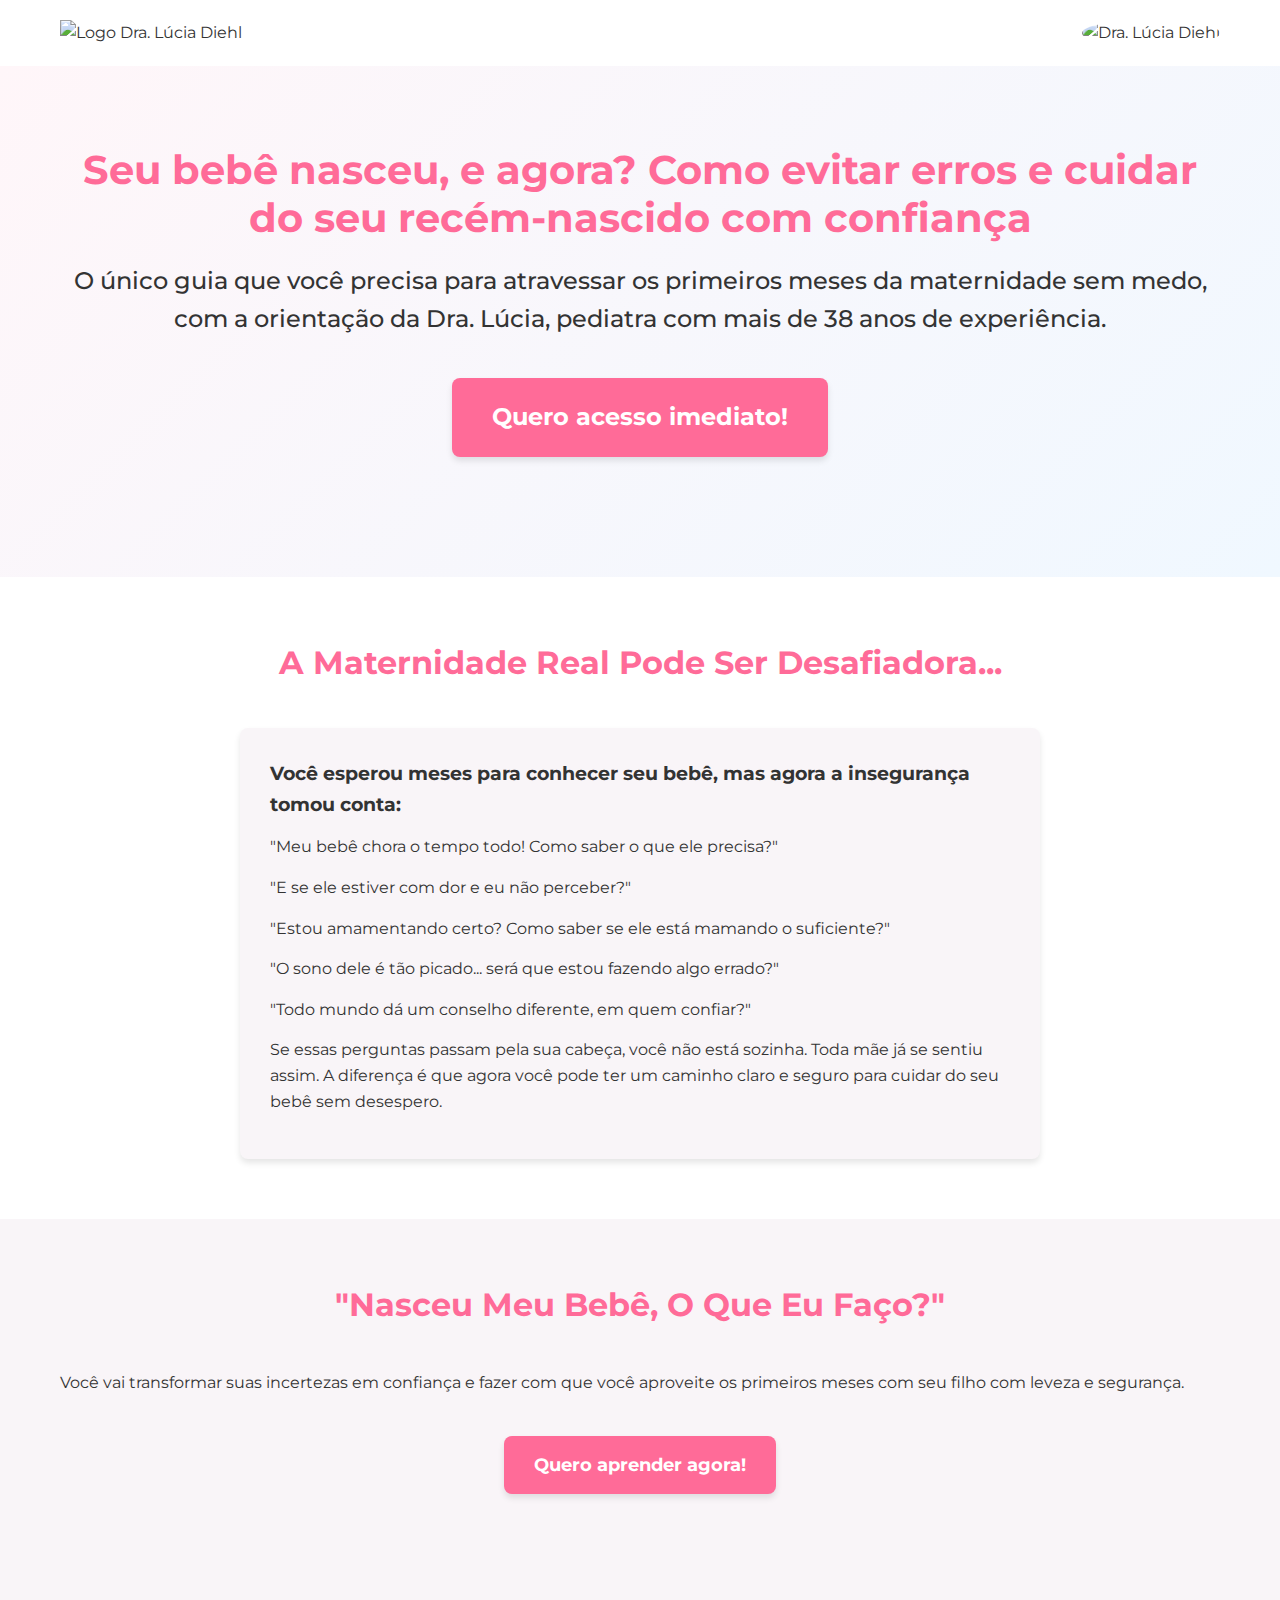
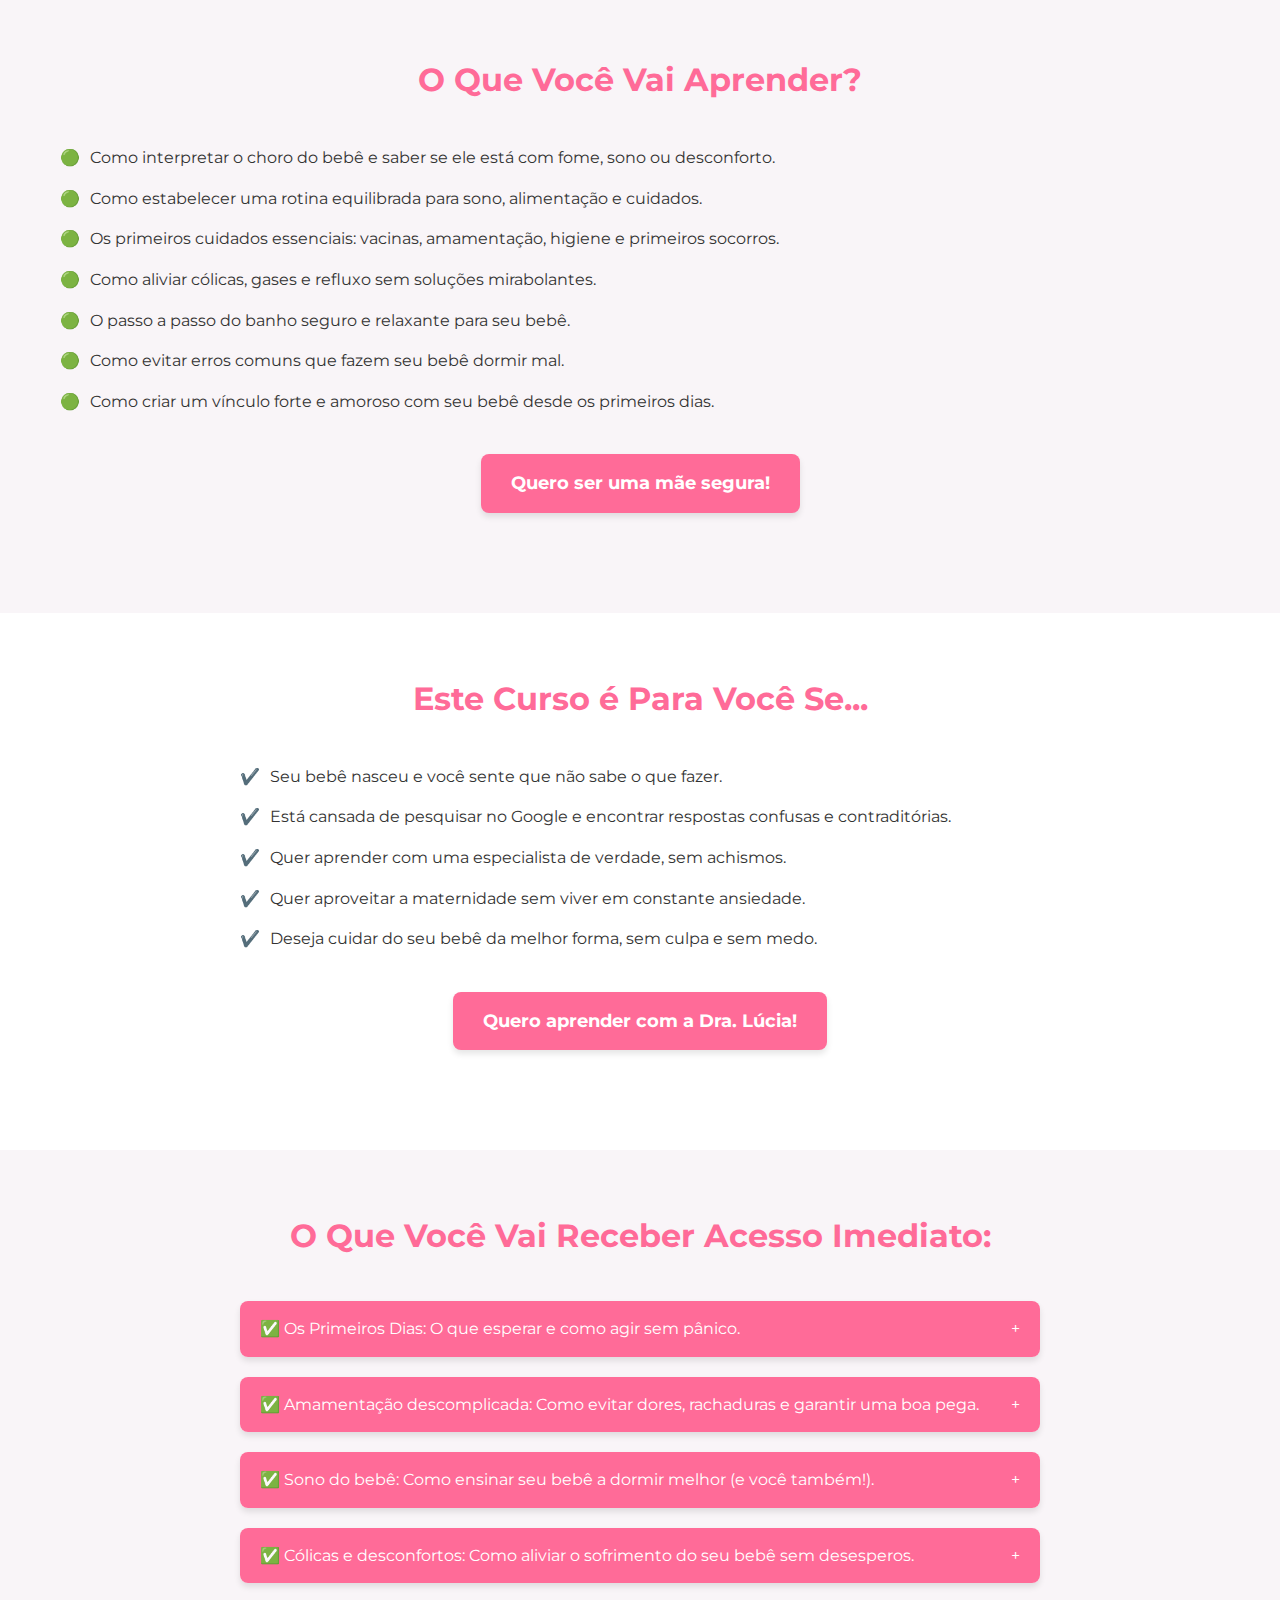
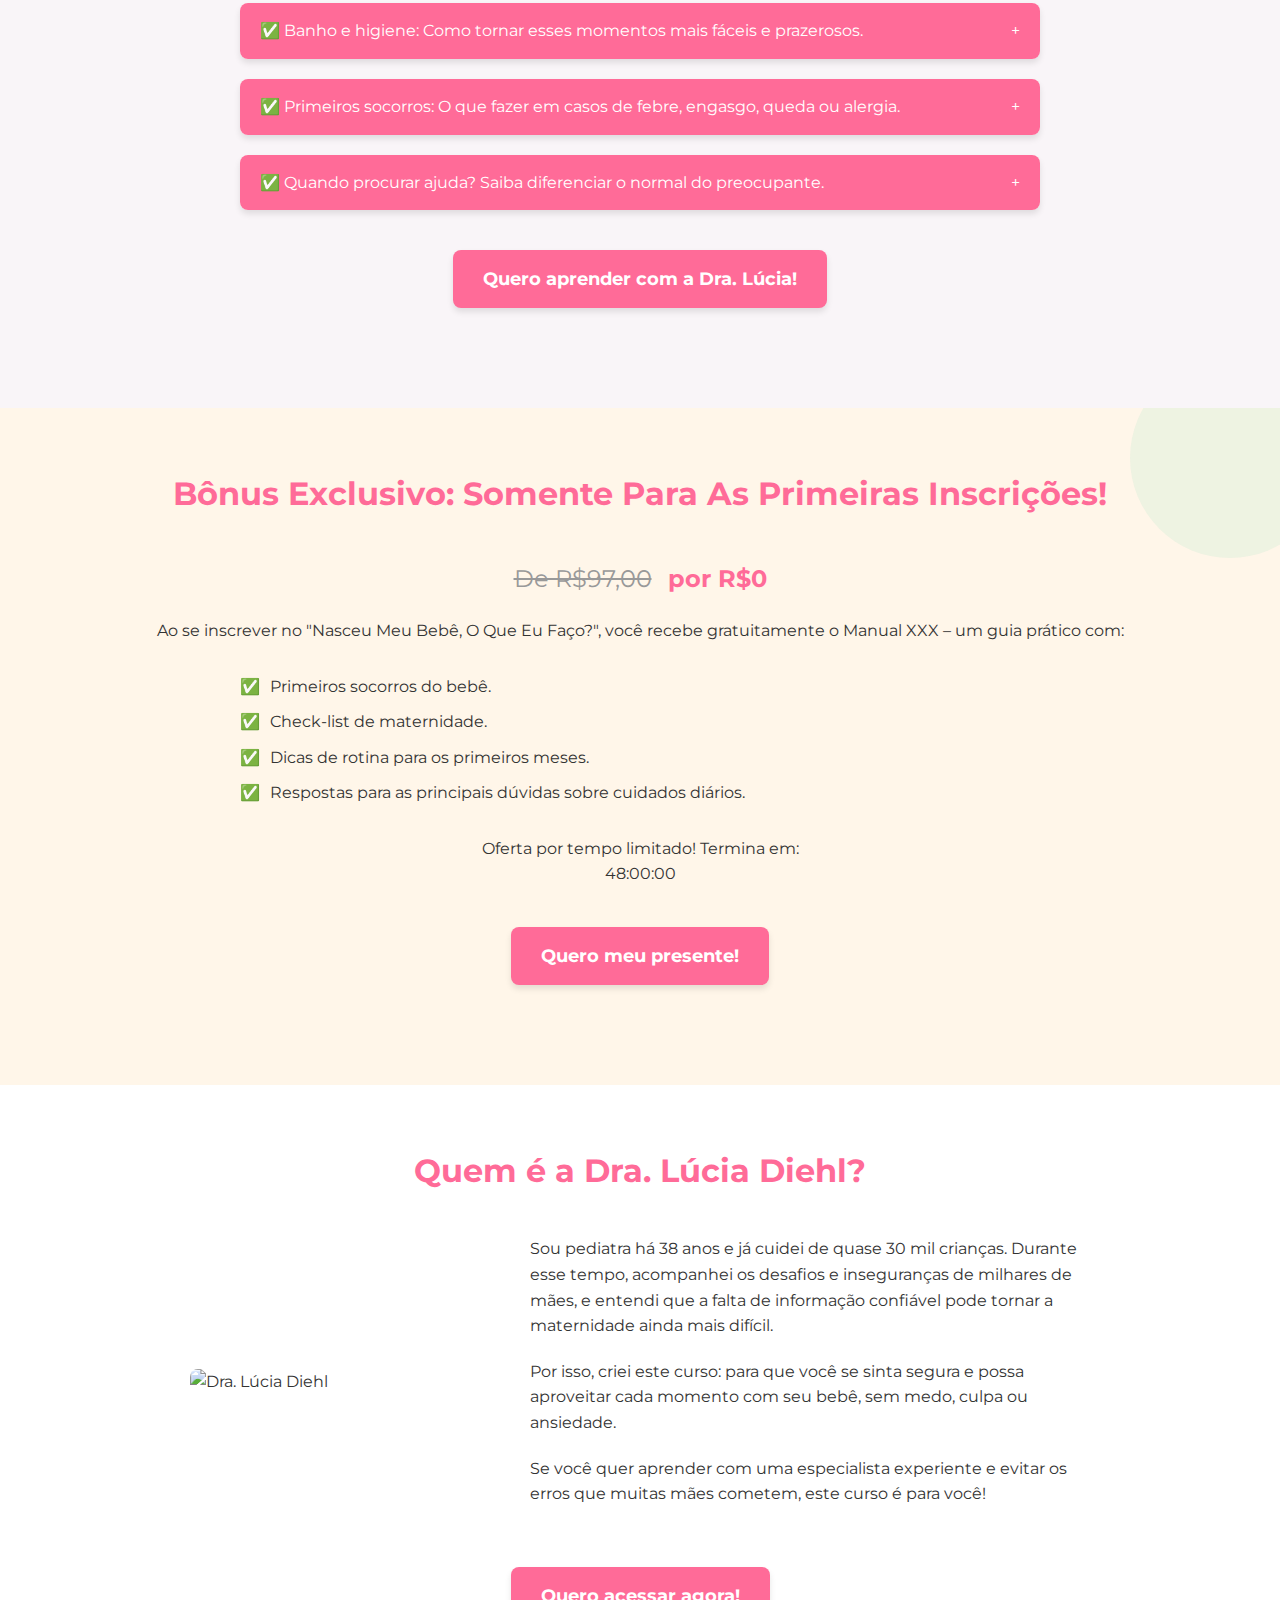
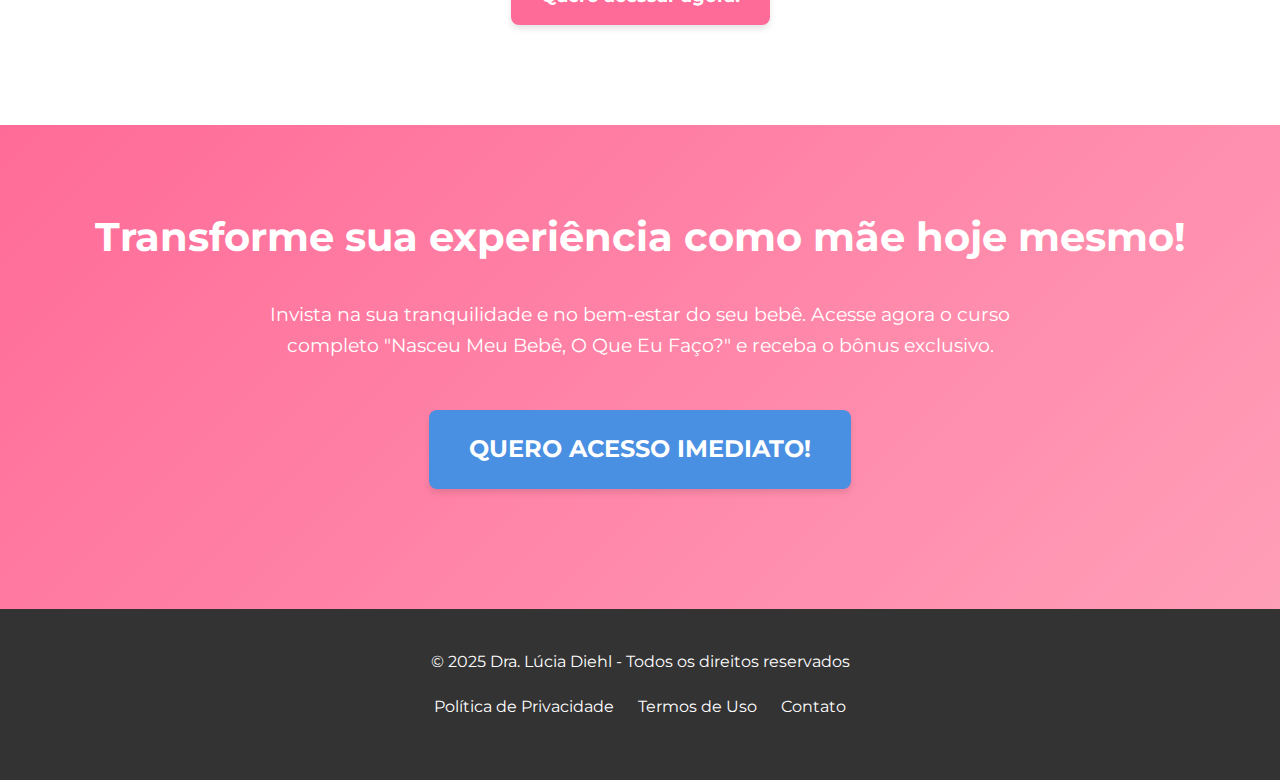
==== index.html @ 2a5b313d "Versão inicial da landing page do curso 'Nasceu Meu Bebê, O Que Eu Faço?'" ====
<!DOCTYPE html>
<html lang="pt-BR">
<head>
    <meta charset="UTF-8">
    <meta name="viewport" content="width=device-width, initial-scale=1.0">
    <title>Nasceu Meu Bebê, O Que Eu Faço? | Dra. Lúcia Diehl</title>
    <meta name="description" content="Aprenda a cuidar do seu recém-nascido com confiança e segurança. Curso online com a Dra. Lúcia Diehl, pediatra com mais de 38 anos de experiência.">
    
    <!-- Meta Pixel Code -->
    <script>
        !function(f,b,e,v,n,t,s)
        {if(f.fbq)return;n=f.fbq=function(){n.callMethod?
        n.callMethod.apply(n,arguments):n.queue.push(arguments)};
        if(!f._fbq)f._fbq=n;n.push=n;n.loaded=!0;n.version='2.0';
        n.queue=[];t=b.createElement(e);t.async=!0;
        t.src=v;s=b.getElementsByTagName(e)[0];
        s.parentNode.insertBefore(t,s)}(window, document,'script',
        'https://connect.facebook.net/en_US/fbevents.js');
        fbq('init', '327570987057259');
        fbq('track', 'PageView');
    </script>
    <noscript>
        <img height="1" width="1" style="display:none"
        src="https://www.facebook.com/tr?id=327570987057259&ev=PageView&noscript=1"/>
    </noscript>
    <!-- End Meta Pixel Code -->
    
    <!-- Fontes -->
    <link rel="preconnect" href="https://fonts.googleapis.com">
    <link rel="preconnect" href="https://fonts.gstatic.com" crossorigin>
    <link href="https://fonts.googleapis.com/css2?family=Montserrat:wght@400;500;600;700&display=swap" rel="stylesheet">
    
    <!-- CSS -->
    <link rel="stylesheet" href="assets/css/style.css">
    
    <!-- Favicon -->
    <link rel="shortcut icon" href="assets/images/favicon.ico" type="image/x-icon">
</head>
<body>
    <!-- Header -->
    <header>
        <div class="container header-content">
            <div class="logo-container">
                <img src="assets/images/logo.png" alt="Logo Dra. Lúcia Diehl" class="logo">
            </div>
            <div class="header-image-container">
                <img src="assets/images/dra-lucia.jpg" alt="Dra. Lúcia Diehl" class="header-image">
            </div>
        </div>
    </header>

    <!-- Hero Section -->
    <section class="hero">
        <div class="container">
            <h1 class="fade-in">Seu bebê nasceu, e agora? Como evitar erros e cuidar do seu recém-nascido com confiança</h1>
            <h2 class="fade-in delay-1">O único guia que você precisa para atravessar os primeiros meses da maternidade sem medo, com a orientação da Dra. Lúcia, pediatra com mais de 38 anos de experiência.</h2>
            <div class="btn-container">
                <a href="#pricing" class="btn btn-large btn-highlight fade-in delay-2" onclick="fbq('track', 'InitiateCheckout');">Quero acesso imediato!</a>
            </div>
        </div>
    </section>

    <!-- Challenges Section -->
    <section class="challenges" id="challenges">
        <div class="container">
            <h2 class="section-title">A Maternidade Real Pode Ser Desafiadora...</h2>
            <div class="challenges-content fade-in">
                <p>Você esperou meses para conhecer seu bebê, mas agora a insegurança tomou conta:</p>
                <p>"Meu bebê chora o tempo todo! Como saber o que ele precisa?"</p>
                <p>"E se ele estiver com dor e eu não perceber?"</p>
                <p>"Estou amamentando certo? Como saber se ele está mamando o suficiente?"</p>
                <p>"O sono dele é tão picado... será que estou fazendo algo errado?"</p>
                <p>"Todo mundo dá um conselho diferente, em quem confiar?"</p>
                <p>Se essas perguntas passam pela sua cabeça, você não está sozinha. Toda mãe já se sentiu assim. A diferença é que agora você pode ter um caminho claro e seguro para cuidar do seu bebê sem desespero.</p>
            </div>
        </div>
    </section>

    <!-- Solution Section -->
    <section class="solution" id="solution">
        <div class="container">
            <h2 class="section-title">"Nasceu Meu Bebê, O Que Eu Faço?"</h2>
            <p class="text-center fade-in">Você vai transformar suas incertezas em confiança e fazer com que você aproveite os primeiros meses com seu filho com leveza e segurança.</p>
            <div class="btn-container">
                <a href="#pricing" class="btn btn-highlight fade-in" onclick="fbq('track', 'InitiateCheckout');">Quero aprender agora!</a>
            </div>
        </div>
    </section>

    <!-- Benefits Section -->
    <section class="benefits" id="benefits">
        <div class="container">
            <h2 class="section-title">O Que Você Vai Aprender?</h2>
            <ul class="benefits-list fade-in">
                <li>Como interpretar o choro do bebê e saber se ele está com fome, sono ou desconforto.</li>
                <li>Como estabelecer uma rotina equilibrada para sono, alimentação e cuidados.</li>
                <li>Os primeiros cuidados essenciais: vacinas, amamentação, higiene e primeiros socorros.</li>
                <li>Como aliviar cólicas, gases e refluxo sem soluções mirabolantes.</li>
                <li>O passo a passo do banho seguro e relaxante para seu bebê.</li>
                <li>Como evitar erros comuns que fazem seu bebê dormir mal.</li>
                <li>Como criar um vínculo forte e amoroso com seu bebê desde os primeiros dias.</li>
            </ul>
            <div class="btn-container">
                <a href="#pricing" class="btn fade-in" onclick="fbq('track', 'InitiateCheckout');">Quero ser uma mãe segura!</a>
            </div>
        </div>
    </section>

    <!-- For Who Section -->
    <section class="for-who" id="for-who">
        <div class="container">
            <h2 class="section-title">Este Curso é Para Você Se...</h2>
            <ul class="for-who-list fade-in">
                <li>Seu bebê nasceu e você sente que não sabe o que fazer.</li>
                <li>Está cansada de pesquisar no Google e encontrar respostas confusas e contraditórias.</li>
                <li>Quer aprender com uma especialista de verdade, sem achismos.</li>
                <li>Quer aproveitar a maternidade sem viver em constante ansiedade.</li>
                <li>Deseja cuidar do seu bebê da melhor forma, sem culpa e sem medo.</li>
            </ul>
            <div class="btn-container">
                <a href="#pricing" class="btn fade-in" onclick="fbq('track', 'InitiateCheckout');">Quero aprender com a Dra. Lúcia!</a>
            </div>
        </div>
    </section>

    <!-- Course Content Section -->
    <section class="course-content" id="content">
        <div class="container">
            <h2 class="section-title">O Que Você Vai Receber Acesso Imediato:</h2>
            <ul class="content-list fade-in">
                <li class="content-item">
                    <div class="content-header">
                        <span>✅ Os Primeiros Dias: O que esperar e como agir sem pânico.</span>
                        <span class="toggle-icon">+</span>
                    </div>
                    <div class="content-body">
                        <p>Neste módulo, você vai aprender tudo sobre os primeiros dias com seu bebê em casa. Vamos abordar as mudanças físicas normais do recém-nascido, como lidar com as primeiras noites, quando se preocupar e quando relaxar. Você terá um guia completo para navegar com segurança nesta fase de adaptação.</p>
                    </div>
                </li>
                <li class="content-item">
                    <div class="content-header">
                        <span>✅ Amamentação descomplicada: Como evitar dores, rachaduras e garantir uma boa pega.</span>
                        <span class="toggle-icon">+</span>
                    </div>
                    <div class="content-body">
                        <p>A amamentação é um dos maiores desafios para muitas mães. Neste módulo, você vai aprender técnicas práticas para uma amamentação sem dor, como identificar se seu bebê está mamando o suficiente, como aumentar sua produção de leite naturalmente e como lidar com os desafios mais comuns.</p>
                    </div>
                </li>
                <li class="content-item">
                    <div class="content-header">
                        <span>✅ Sono do bebê: Como ensinar seu bebê a dormir melhor (e você também!).</span>
                        <span class="toggle-icon">+</span>
                    </div>
                    <div class="content-body">
                        <p>O sono é fundamental tanto para o bebê quanto para os pais. Aqui você vai aprender a criar uma rotina de sono saudável desde o início, entender os ciclos de sono do recém-nascido, técnicas para acalmar o bebê e estratégias para lidar com as noites interrompidas sem comprometer sua saúde mental.</p>
                    </div>
                </li>
                <li class="content-item">
                    <div class="content-header">
                        <span>✅ Cólicas e desconfortos: Como aliviar o sofrimento do seu bebê sem desesperos.</span>
                        <span class="toggle-icon">+</span>
                    </div>
                    <div class="content-body">
                        <p>As cólicas podem transformar dias tranquilos em momentos de desespero. Neste módulo, você vai aprender a identificar as causas das cólicas, técnicas eficazes de alívio, exercícios para ajudar na eliminação de gases e quando é necessário buscar ajuda médica.</p>
                    </div>
                </li>
                <li class="content-item">
                    <div class="content-header">
                        <span>✅ Banho e higiene: Como tornar esses momentos mais fáceis e prazerosos.</span>
                        <span class="toggle-icon">+</span>
                    </div>
                    <div class="content-body">
                        <p>O banho pode ser um momento de conexão ou de estresse. Aqui você vai aprender o passo a passo para dar banho com segurança, cuidados com o umbigo, como limpar as dobrinhas, cuidados com a pele sensível e como transformar o banho em um momento de vínculo e relaxamento.</p>
                    </div>
                </li>
                <li class="content-item">
                    <div class="content-header">
                        <span>✅ Primeiros socorros: O que fazer em casos de febre, engasgo, queda ou alergia.</span>
                        <span class="toggle-icon">+</span>
                    </div>
                    <div class="content-body">
                        <p>Estar preparada para emergências é fundamental. Neste módulo, você vai aprender a identificar sinais de febre e como agir, técnicas de desengasgo, o que fazer em caso de quedas, como identificar reações alérgicas e um guia completo de primeiros socorros para bebês.</p>
                    </div>
                </li>
                <li class="content-item">
                    <div class="content-header">
                        <span>✅ Quando procurar ajuda? Saiba diferenciar o normal do preocupante.</span>
                        <span class="toggle-icon">+</span>
                    </div>
                    <div class="content-body">
                        <p>Saber quando se preocupar é tão importante quanto saber quando relaxar. Neste módulo, você vai aprender a identificar sinais de alerta, quando é necessário buscar atendimento médico imediato, como diferenciar sintomas comuns de problemas sérios e como se comunicar efetivamente com o pediatra.</p>
                    </div>
                </li>
            </ul>
            <div class="btn-container">
                <a href="#pricing" class="btn fade-in" onclick="fbq('track', 'InitiateCheckout');">Quero aprender com a Dra. Lúcia!</a>
            </div>
        </div>
    </section>

    <!-- Bonus Section -->
    <section class="bonus" id="bonus">
        <div class="container">
            <h2 class="section-title">Bônus Exclusivo: Somente Para As Primeiras Inscrições!</h2>
            <div class="bonus-content fade-in">
                <div class="bonus-price">
                    <span class="original-price">De R$97,00</span>
                    <span class="new-price">por R$0</span>
                </div>
                <p>Ao se inscrever no "Nasceu Meu Bebê, O Que Eu Faço?", você recebe gratuitamente o Manual XXX – um guia prático com:</p>
                <ul class="bonus-list">
                    <li>Primeiros socorros do bebê.</li>
                    <li>Check-list de maternidade.</li>
                    <li>Dicas de rotina para os primeiros meses.</li>
                    <li>Respostas para as principais dúvidas sobre cuidados diários.</li>
                </ul>
                <p>Oferta por tempo limitado! Termina em:</p>
                <div id="countdown" class="countdown">48:00:00</div>
                <div class="btn-container">
                    <a href="#pricing" class="btn btn-highlight fade-in" onclick="fbq('track', 'InitiateCheckout');">Quero meu presente!</a>
                </div>
            </div>
        </div>
    </section>

    <!-- About Section -->
    <section class="about" id="about">
        <div class="container">
            <h2 class="section-title">Quem é a Dra. Lúcia Diehl?</h2>
            <div class="about-content fade-in">
                <div class="about-image">
                    <img src="assets/images/dra-lucia-full.jpg" alt="Dra. Lúcia Diehl">
                </div>
                <div class="about-text">
                    <p>Sou pediatra há 38 anos e já cuidei de quase 30 mil crianças. Durante esse tempo, acompanhei os desafios e inseguranças de milhares de mães, e entendi que a falta de informação confiável pode tornar a maternidade ainda mais difícil.</p>
                    <p>Por isso, criei este curso: para que você se sinta segura e possa aproveitar cada momento com seu bebê, sem medo, culpa ou ansiedade.</p>
                    <p>Se você quer aprender com uma especialista experiente e evitar os erros que muitas mães cometem, este curso é para você!</p>
                </div>
            </div>
            <div class="btn-container">
                <a href="#pricing" class="btn fade-in" onclick="fbq('track', 'InitiateCheckout');">Quero acessar agora!</a>
            </div>
        </div>
    </section>

    <!-- Pricing/CTA Section -->
    <section class="cta" id="pricing">
        <div class="container">
            <h2 class="fade-in">Transforme sua experiência como mãe hoje mesmo!</h2>
            <p class="fade-in delay-1">Invista na sua tranquilidade e no bem-estar do seu bebê. Acesse agora o curso completo "Nasceu Meu Bebê, O Que Eu Faço?" e receba o bônus exclusivo.</p>
            <div class="btn-container">
                <a href="https://pay.hotmart.com/B98552975G?src=metaads&sck=landing_page" class="btn btn-secondary btn-large btn-highlight fade-in delay-2" onclick="fbq('track', 'InitiateCheckout');">QUERO ACESSO IMEDIATO!</a>
            </div>
        </div>
    </section>

    <!-- Footer -->
    <footer>
        <div class="container">
            <div class="footer-content">
                <p>&copy; 2025 Dra. Lúcia Diehl - Todos os direitos reservados</p>
                <div class="footer-links">
                    <a href="politica-de-privacidade.html">Política de Privacidade</a>
                    <a href="termos-de-uso.html">Termos de Uso</a>
                    <a href="#">Contato</a>
                </div>
            </div>
        </div>
    </footer>

    <!-- Back to Top Button -->
    <button id="back-to-top" style="display: none; position: fixed; bottom: 20px; right: 20px; z-index: 99; background-color: var(--primary-color); color: white; border: none; border-radius: 50%; width: 50px; height: 50px; font-size: 24px; cursor: pointer;">↑</button>

    <!-- Sticky CTA for Mobile -->
    <div class="sticky-cta" id="sticky-cta">
        <a href="https://pay.hotmart.com/B98552975G?src=metaads&sck=landing_page_mobile" class="btn btn-highlight" onclick="fbq('track', 'InitiateCheckout');">QUERO GARANTIR MINHA VAGA!</a>
    </div>

    <!-- Scripts -->
    <script src="assets/js/main.js"></script>
</body>
</html>
---- assets/css/style.css ----
/* Estilos para a Landing Page do Curso "Nasceu Meu Bebê, O Que Eu Faço?" */

:root {
  --primary-color: #ff6b98;
  --secondary-color: #4a90e2;
  --accent-color: #5cd6a9;
  --text-color: #333333;
  --light-bg: #f9f5f8;
  --white: #ffffff;
  --shadow: 0 4px 6px rgba(0, 0, 0, 0.1);
  --border-radius: 8px;
}

* {
  margin: 0;
  padding: 0;
  box-sizing: border-box;
}

body {
  font-family: 'Montserrat', sans-serif;
  color: var(--text-color);
  line-height: 1.6;
  background-color: var(--light-bg);
}

.container {
  max-width: 1200px;
  margin: 0 auto;
  padding: 0 20px;
}

/* Header */
header {
  background-color: var(--white);
  box-shadow: var(--shadow);
  padding: 20px 0;
}

.header-content {
  display: flex;
  justify-content: space-between;
  align-items: center;
}

.logo {
  max-width: 200px;
}

.header-image {
  max-width: 300px;
  border-radius: 50%;
}

/* Hero Section */
.hero {
  padding: 80px 0;
  background: linear-gradient(135deg, #fff6f9 0%, #f0f8ff 100%);
  text-align: center;
}

.hero h1 {
  font-size: 2.5rem;
  margin-bottom: 20px;
  color: var(--primary-color);
  line-height: 1.2;
}

.hero h2 {
  font-size: 1.5rem;
  margin-bottom: 30px;
  font-weight: 500;
}

/* Buttons */
.btn {
  display: inline-block;
  padding: 15px 30px;
  background-color: var(--primary-color);
  color: var(--white);
  text-decoration: none;
  border-radius: var(--border-radius);
  font-weight: 700;
  font-size: 1.1rem;
  transition: all 0.3s ease;
  text-align: center;
  box-shadow: var(--shadow);
  border: none;
  cursor: pointer;
  min-width: 250px;
  margin: 10px auto;
}

.btn:hover {
  transform: translateY(-3px);
  box-shadow: 0 6px 12px rgba(0, 0, 0, 0.15);
  background-color: #ff5288;
}

.btn-secondary {
  background-color: var(--secondary-color);
}

.btn-secondary:hover {
  background-color: #3a80d2;
}

.btn-large {
  font-size: 1.5rem;
  padding: 20px 40px;
  min-width: 300px;
}

.btn-container {
  text-align: center;
  margin: 30px 0;
  width: 100%;
}

.btn-highlight {
  animation: pulse 2s infinite;
}

@keyframes pulse {
  0% {
    transform: scale(1);
    box-shadow: 0 4px 6px rgba(0, 0, 0, 0.1);
  }
  50% {
    transform: scale(1.05);
    box-shadow: 0 8px 15px rgba(0, 0, 0, 0.2);
  }
  100% {
    transform: scale(1);
    box-shadow: 0 4px 6px rgba(0, 0, 0, 0.1);
  }
}

/* Sections */
section {
  padding: 60px 0;
}

.section-title {
  text-align: center;
  margin-bottom: 40px;
  font-size: 2rem;
  color: var(--primary-color);
}

.challenges {
  background-color: var(--white);
}

.challenges-content {
  max-width: 800px;
  margin: 0 auto;
  padding: 30px;
  background-color: var(--light-bg);
  border-radius: var(--border-radius);
  box-shadow: var(--shadow);
}

.challenges-content p {
  margin-bottom: 15px;
}

.challenges-content p:first-of-type {
  font-weight: 700;
  font-size: 1.2rem;
}

/* Features */
.features-grid {
  display: grid;
  grid-template-columns: repeat(auto-fit, minmax(300px, 1fr));
  gap: 30px;
  margin-top: 40px;
}

.feature-item {
  background-color: var(--white);
  padding: 30px;
  border-radius: var(--border-radius);
  box-shadow: var(--shadow);
  transition: transform 0.3s ease;
}

.feature-item:hover {
  transform: translateY(-5px);
}

.feature-icon {
  color: var(--primary-color);
  font-size: 2.5rem;
  margin-bottom: 15px;
}

.feature-title {
  font-size: 1.3rem;
  margin-bottom: 15px;
  color: var(--primary-color);
}

/* Benefits */
.benefits {
  background-color: var(--light-bg);
}

.benefits-list {
  list-style-type: none;
}

.benefits-list li {
  margin-bottom: 15px;
  padding-left: 30px;
  position: relative;
}

.benefits-list li::before {
  content: "🟢";
  position: absolute;
  left: 0;
  color: var(--accent-color);
}

/* For Who */
.for-who {
  background-color: var(--white);
}

.for-who-list {
  list-style-type: none;
  max-width: 800px;
  margin: 0 auto;
}

.for-who-list li {
  margin-bottom: 15px;
  padding-left: 30px;
  position: relative;
}

.for-who-list li::before {
  content: "✔️";
  position: absolute;
  left: 0;
}

/* Course Content */
.course-content {
  background-color: var(--light-bg);
}

.content-list {
  list-style-type: none;
  max-width: 800px;
  margin: 0 auto;
}

.content-item {
  background-color: var(--white);
  margin-bottom: 20px;
  border-radius: var(--border-radius);
  overflow: hidden;
  box-shadow: var(--shadow);
}

.content-header {
  padding: 15px 20px;
  background-color: var(--primary-color);
  color: var(--white);
  cursor: pointer;
  display: flex;
  justify-content: space-between;
  align-items: center;
}

.content-body {
  padding: 20px;
  display: none;
}

.content-body.active {
  display: block;
}

/* Bonus */
.bonus {
  background-color: #fff6e9;
  position: relative;
  overflow: hidden;
}

.bonus::before {
  content: "";
  position: absolute;
  top: -50px;
  right: -50px;
  width: 200px;
  height: 200px;
  background-color: var(--accent-color);
  opacity: 0.1;
  border-radius: 50%;
  z-index: 0;
}

.bonus-content {
  position: relative;
  z-index: 1;
  text-align: center;
}

.bonus-price {
  font-size: 1.5rem;
  margin: 20px 0;
}

.original-price {
  text-decoration: line-through;
  color: #999;
  margin-right: 10px;
}

.new-price {
  color: var(--primary-color);
  font-weight: 700;
}

.bonus-list {
  list-style-type: none;
  max-width: 800px;
  margin: 30px auto;
  text-align: left;
}

.bonus-list li {
  margin-bottom: 10px;
  padding-left: 30px;
  position: relative;
}

.bonus-list li::before {
  content: "✅";
  position: absolute;
  left: 0;
}

/* About */
.about {
  background-color: var(--white);
}

.about-content {
  display: flex;
  align-items: center;
  gap: 40px;
  max-width: 900px;
  margin: 0 auto;
}

.about-image {
  flex: 0 0 300px;
  border-radius: var(--border-radius);
  overflow: hidden;
}

.about-image img {
  width: 100%;
  height: auto;
  display: block;
}

.about-text {
  flex: 1;
}

.about-text p {
  margin-bottom: 20px;
}

/* CTA Section */
.cta {
  background: linear-gradient(135deg, #ff6b98 0%, #ff9eb7 100%);
  color: var(--white);
  text-align: center;
  padding: 80px 0;
}

.cta h2 {
  font-size: 2.5rem;
  margin-bottom: 30px;
}

.cta p {
  font-size: 1.2rem;
  max-width: 800px;
  margin: 0 auto 40px;
}

/* Footer */
footer {
  background-color: #333;
  color: var(--white);
  padding: 40px 0;
  text-align: center;
}

.footer-content {
  max-width: 800px;
  margin: 0 auto;
}

.footer-links {
  margin: 20px 0;
}

.footer-links a {
  color: var(--white);
  margin: 0 10px;
  text-decoration: none;
}

.footer-links a:hover {
  text-decoration: underline;
}

/* Responsive */
@media (max-width: 768px) {
  .header-content {
    flex-direction: column;
    text-align: center;
  }
  
  .header-image {
    margin-top: 20px;
  }
  
  .hero h1 {
    font-size: 2rem;
  }
  
  .hero h2 {
    font-size: 1.2rem;
  }
  
  .about-content {
    flex-direction: column;
  }
  
  .about-image {
    flex: 0 0 100%;
    max-width: 300px;
    margin: 0 auto;
  }

  .btn {
    width: 90%;
    max-width: 300px;
    font-size: 1.2rem;
    padding: 15px 20px;
  }

  .btn-large {
    width: 95%;
    font-size: 1.3rem;
  }

  .hero {
    padding: 40px 0;
  }

  section {
    padding: 40px 0;
  }

  .section-title {
    font-size: 1.8rem;
  }

  .countdown {
    font-size: 1.5rem;
    font-weight: bold;
    margin: 15px 0;
    color: var(--primary-color);
  }
}

/* Sticky CTA for mobile */
@media (max-width: 768px) {
  .sticky-cta {
    position: fixed;
    bottom: 0;
    left: 0;
    width: 100%;
    background-color: rgba(255, 255, 255, 0.95);
    padding: 10px;
    box-shadow: 0 -2px 10px rgba(0, 0, 0, 0.1);
    z-index: 100;
    display: flex;
    justify-content: center;
    transition: transform 0.3s ease;
  }

  .sticky-cta.hidden {
    transform: translateY(100%);
  }

  .sticky-cta .btn {
    margin: 0;
    width: 90%;
  }
}

/* Animations */
@keyframes fadeIn {
  from {
    opacity: 0;
    transform: translateY(20px);
  }
  to {
    opacity: 1;
    transform: translateY(0);
  }
}

.fade-in {
  animation: fadeIn 0.8s ease forwards;
}

.delay-1 {
  animation-delay: 0.2s;
}

.delay-2 {
  animation-delay: 0.4s;
}

.delay-3 {
  animation-delay: 0.6s;
}
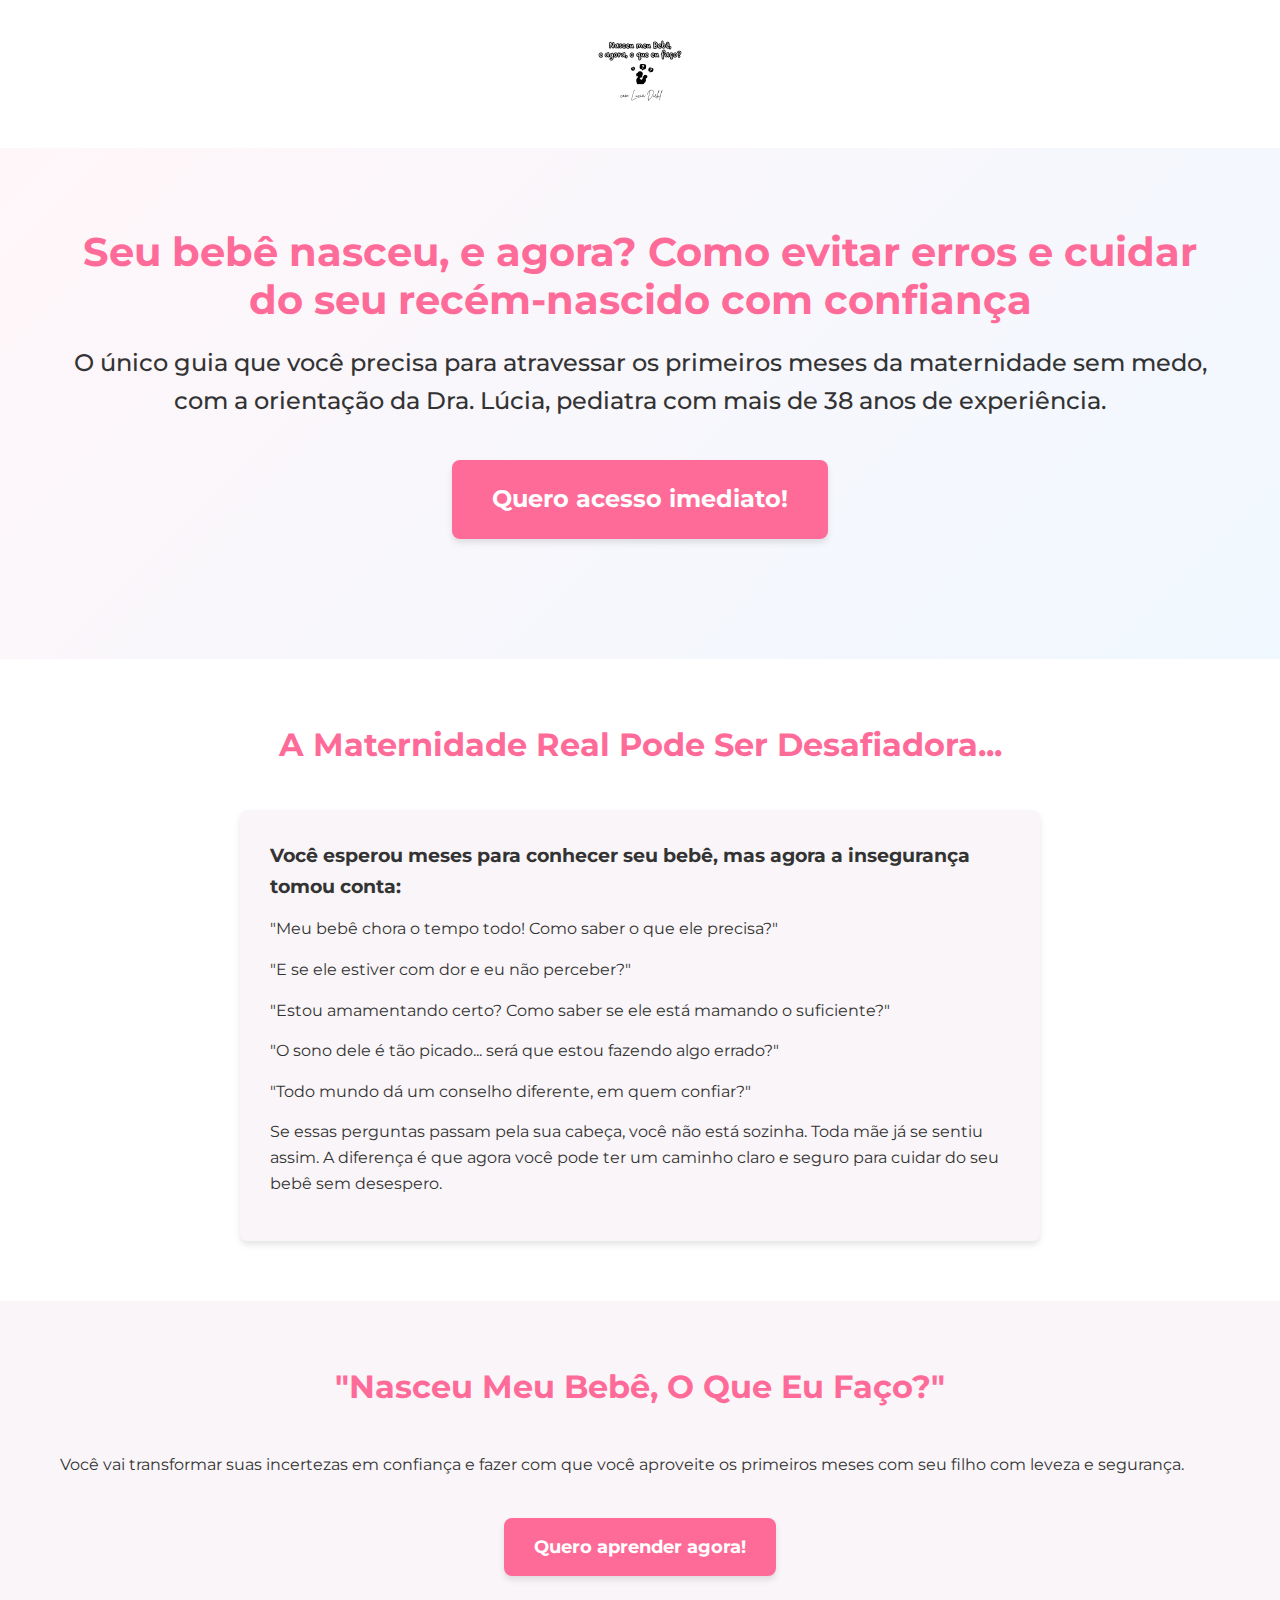
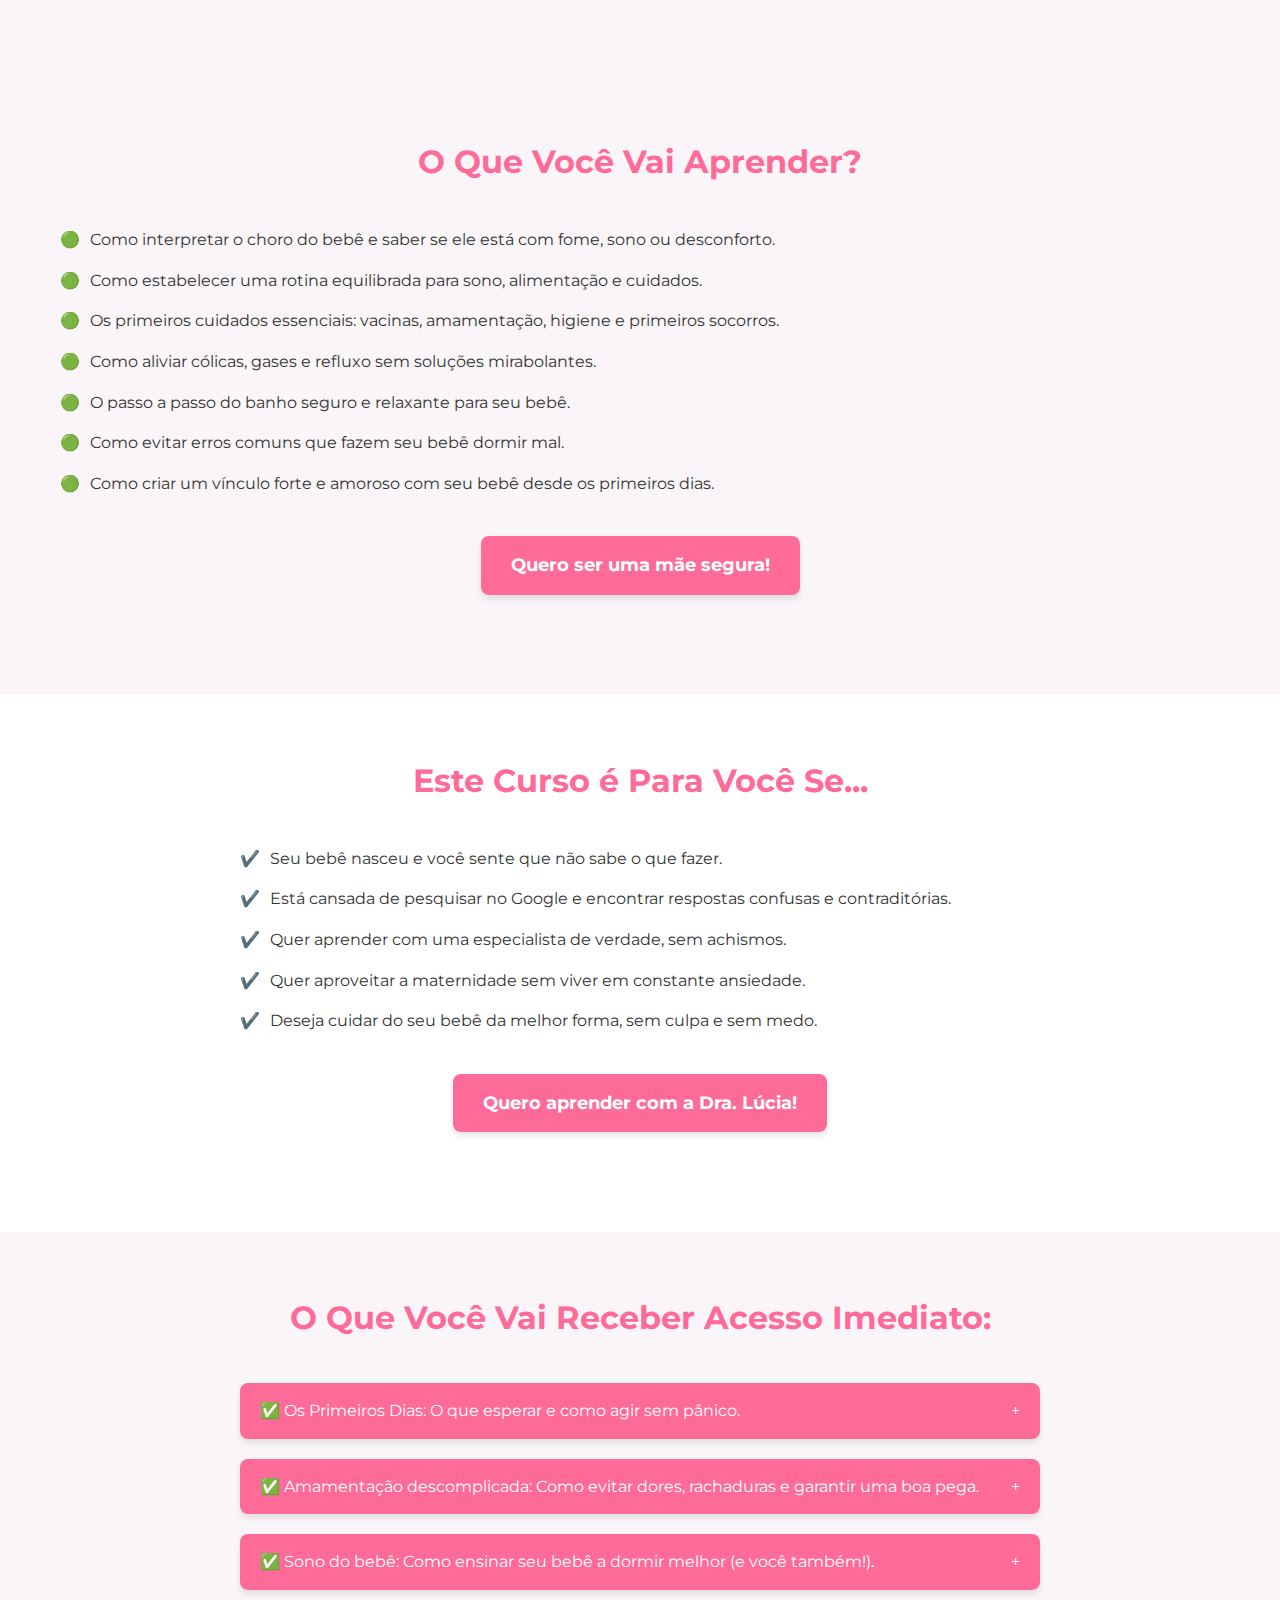
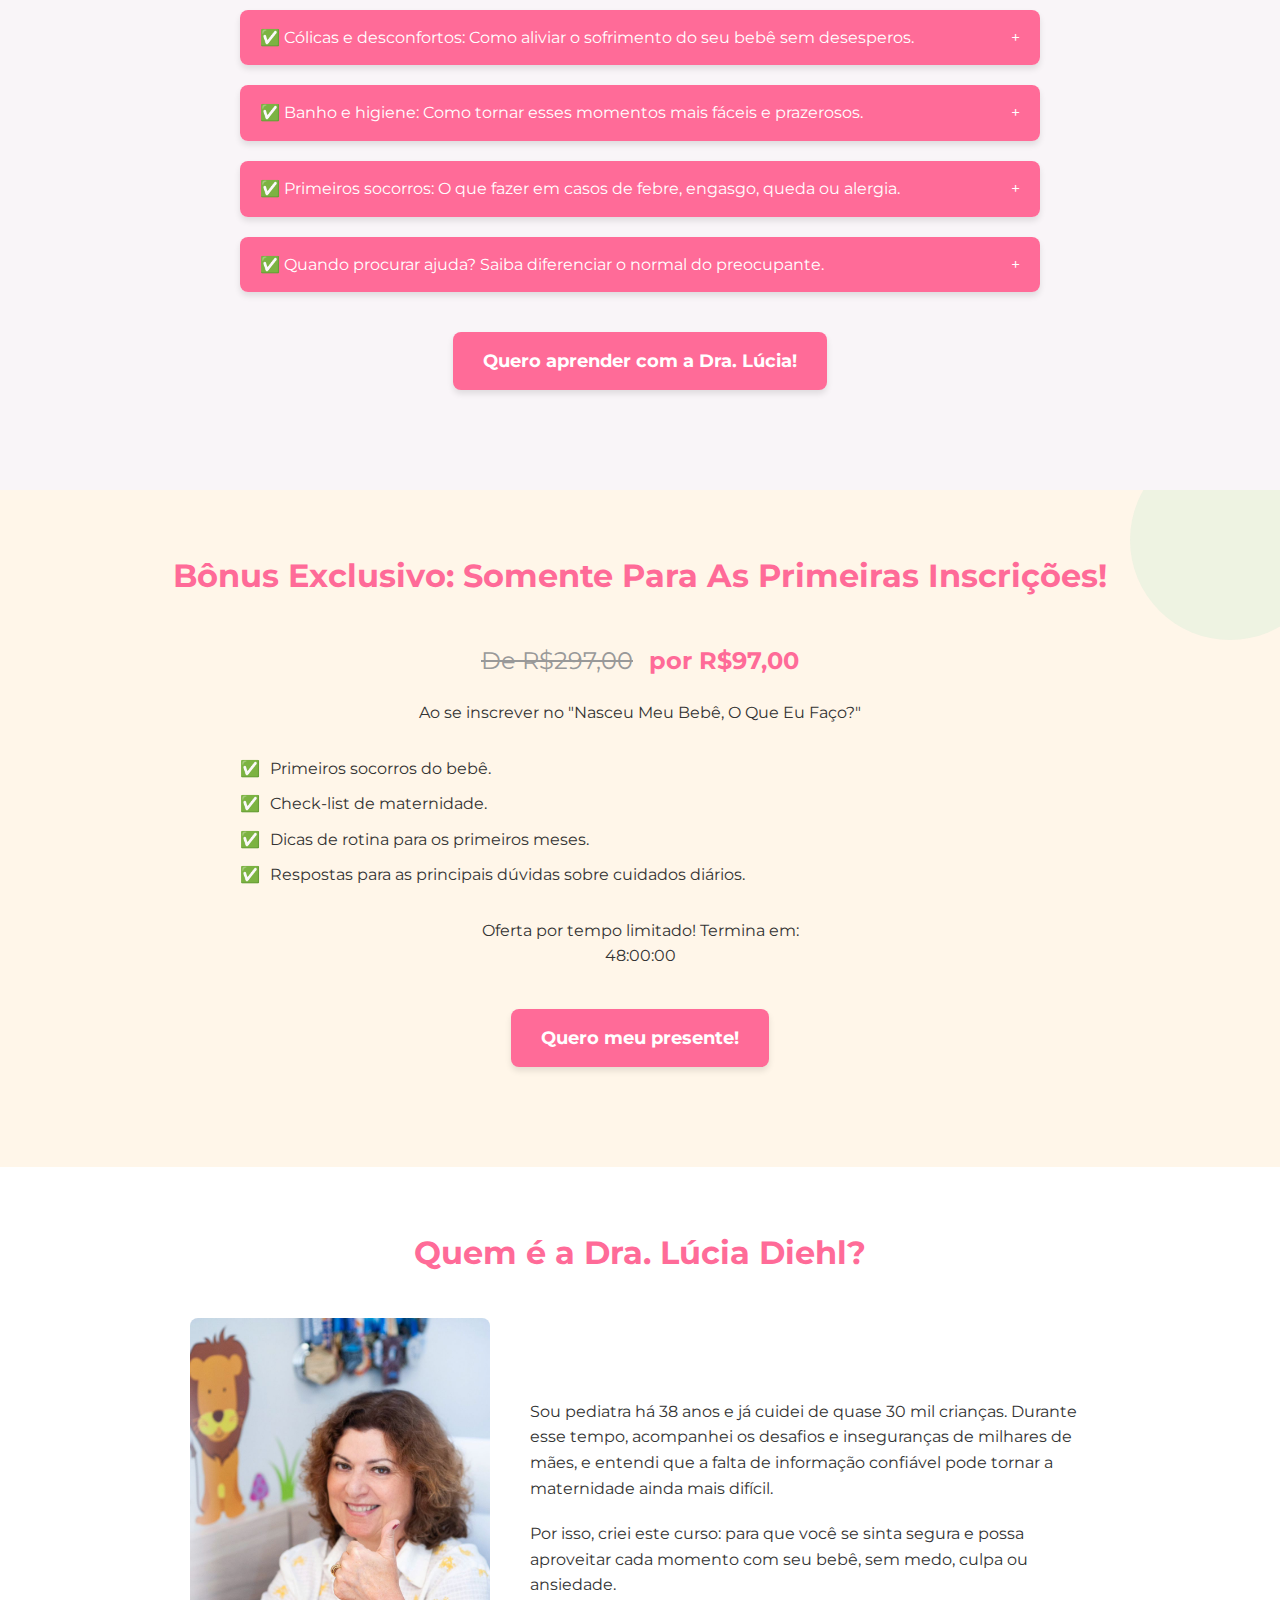
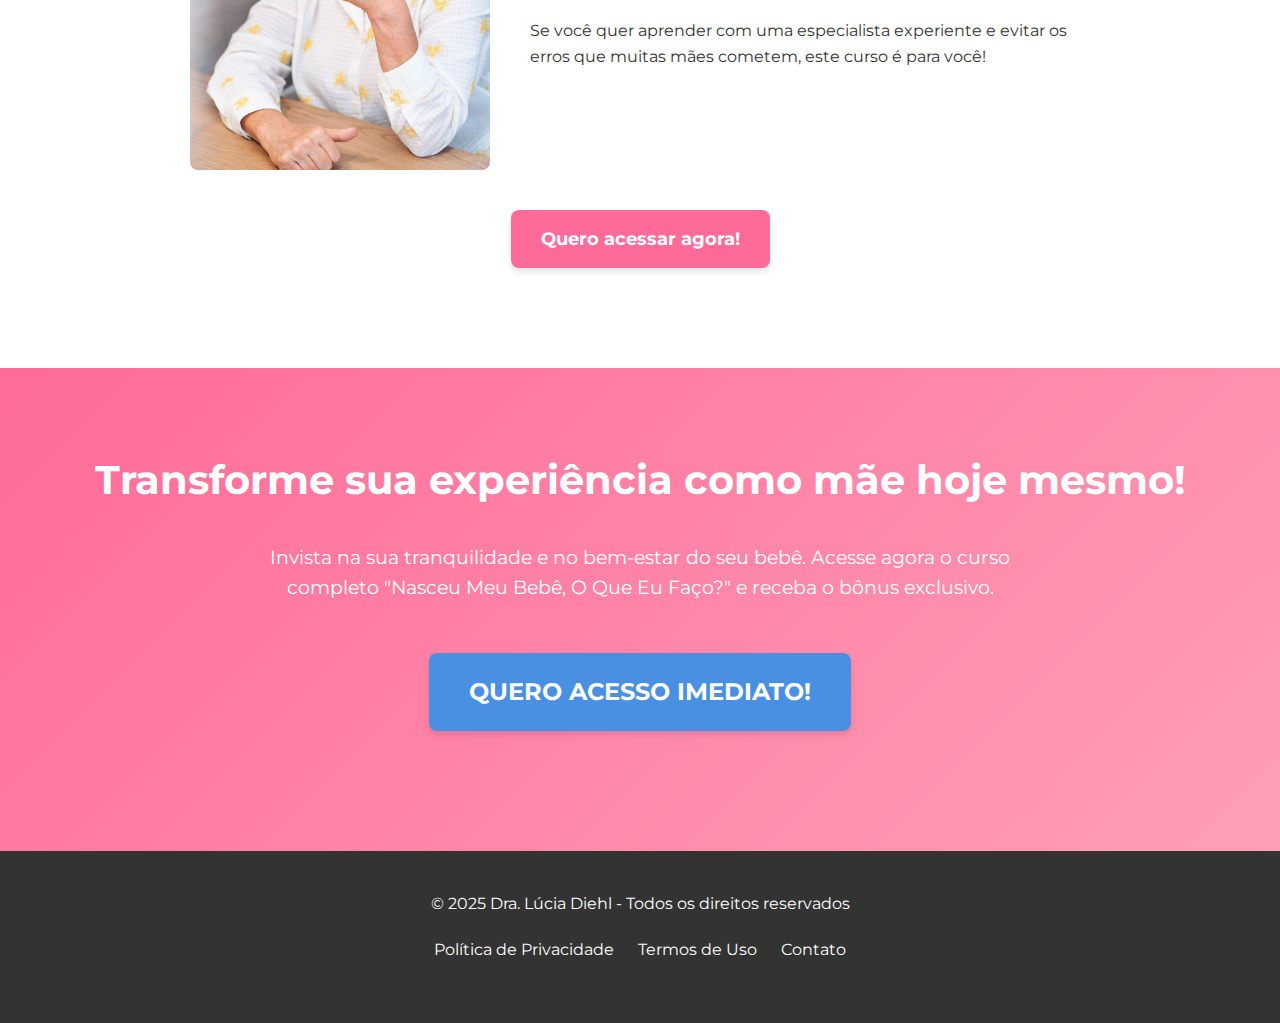
==== commit 1e25244b: "Centralização do logo no header" ====
--- a/index.html
+++ b/index.html
@@ -43,9 +43,6 @@
             <div class="logo-container">
                 <img src="assets/images/logo.png" alt="Logo Dra. Lúcia Diehl" class="logo">
             </div>
-            <div class="header-image-container">
-                <img src="assets/images/dra-lucia.jpg" alt="Dra. Lúcia Diehl" class="header-image">
-            </div>
         </div>
     </header>
 
@@ -204,10 +201,10 @@
             <h2 class="section-title">Bônus Exclusivo: Somente Para As Primeiras Inscrições!</h2>
             <div class="bonus-content fade-in">
                 <div class="bonus-price">
-                    <span class="original-price">De R$97,00</span>
-                    <span class="new-price">por R$0</span>
-                </div>
-                <p>Ao se inscrever no "Nasceu Meu Bebê, O Que Eu Faço?", você recebe gratuitamente o Manual XXX – um guia prático com:</p>
+                    <span class="original-price">De R$297,00</span>
+                    <span class="new-price">por R$97,00</span>
+                </div>
+                <p>Ao se inscrever no "Nasceu Meu Bebê, O Que Eu Faço?"</p>
                 <ul class="bonus-list">
                     <li>Primeiros socorros do bebê.</li>
                     <li>Check-list de maternidade.</li>
@@ -215,7 +212,7 @@
                     <li>Respostas para as principais dúvidas sobre cuidados diários.</li>
                 </ul>
                 <p>Oferta por tempo limitado! Termina em:</p>
-                <div id="countdown" class="countdown">48:00:00</div>
+                <div id="countdown" class="countdown">15:00:00</div>
                 <div class="btn-container">
                     <a href="#pricing" class="btn btn-highlight fade-in" onclick="fbq('track', 'InitiateCheckout');">Quero meu presente!</a>
                 </div>
--- a/assets/css/style.css
+++ b/assets/css/style.css
@@ -39,8 +39,12 @@
 
 .header-content {
   display: flex;
-  justify-content: space-between;
+  justify-content: center;
   align-items: center;
+}
+
+.logo-container {
+  text-align: center;
 }
 
 .logo {
